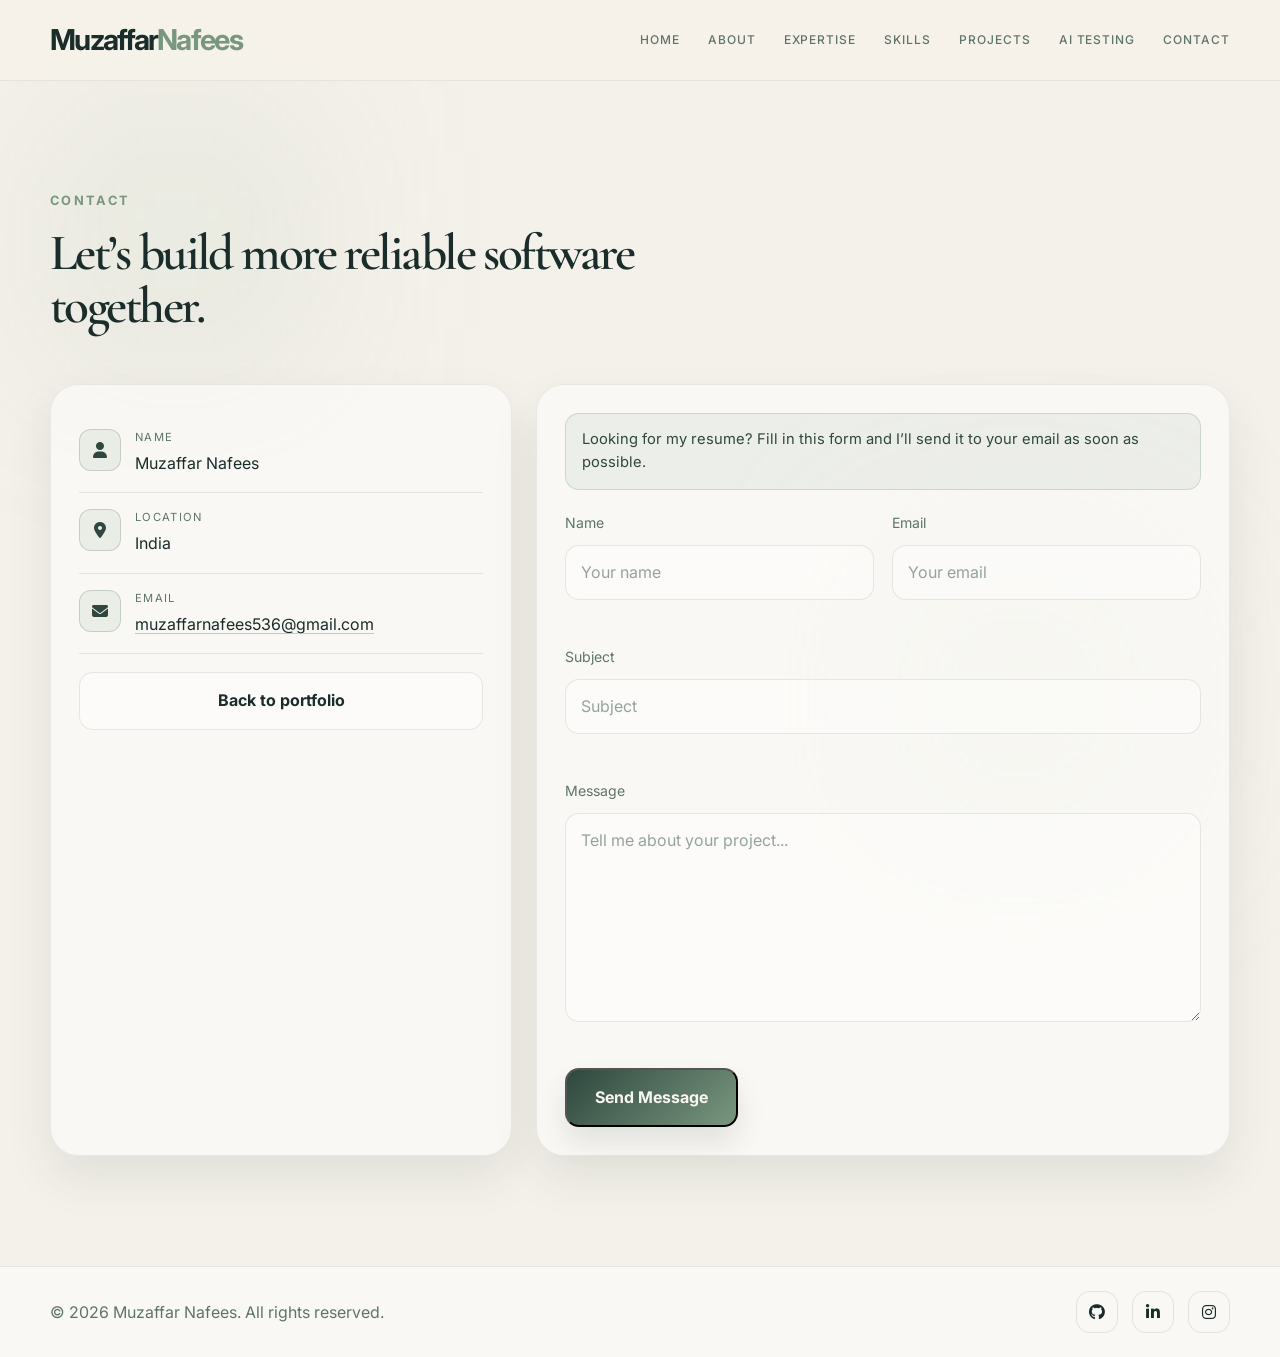
==== contact.html @ 9f84b293 "Few Enhancements" ====
<!DOCTYPE html>
<html lang="en">
  <head>
    <meta charset="UTF-8" />
    <meta name="viewport" content="width=device-width, initial-scale=1.0" />
    <title>Contact Muzaffar Nafees | SDET II</title>
    <meta
      name="description"
      content="Contact Muzaffar Nafees about SDET, test automation, API testing, and quality engineering opportunities."
    />
    <link rel="preconnect" href="https://fonts.googleapis.com" />
    <link rel="preconnect" href="https://fonts.gstatic.com" crossorigin />
    <link
      href="https://fonts.googleapis.com/css2?family=Cormorant+Garamond:wght@500;600;700&family=Libre+Baskerville:wght@400;700&family=Inter:wght@400;500;600;700;800&display=swap"
      rel="stylesheet"
    />
    <link
      rel="stylesheet"
      href="https://cdnjs.cloudflare.com/ajax/libs/font-awesome/6.5.2/css/all.min.css"
    />
    <link rel="stylesheet" href="style.css" />
  </head>
  <body>
    <a class="skip-link" href="#main-content">Skip to main content</a>
    <div class="bg-glow glow-1"></div>
    <div class="bg-glow glow-2"></div>

    <header class="site-header">
      <nav class="navbar container" aria-label="Primary navigation">
        <a href="index.html#home" class="brand">Muzaffar<span>Nafees</span></a>

        <button class="nav-toggle" aria-label="Toggle navigation" aria-controls="primary-navigation" aria-expanded="false">
          <span></span>
          <span></span>
          <span></span>
        </button>

        <div class="nav-menu" id="primary-navigation">
          <a href="index.html#home">Home</a>
          <a href="index.html#about">About</a>
          <a href="index.html#expertise">Expertise</a>
          <a href="index.html#skills">Skills</a>
          <a href="index.html#projects">Projects</a>
          <a href="index.html#ai-testing">AI Testing</a>
          <a href="contact.html" aria-current="page">Contact</a>
        </div>
      </nav>
    </header>

    <main id="main-content" tabindex="-1">
      <section class="contact section" id="contact">
        <div class="container">
          <div class="section-heading">
            <p class="eyebrow" id="contact-eyebrow">Contact</p>
            <h1 id="contact-heading">Let’s build more reliable software together.</h1>
          </div>

          <div class="contact-grid">
            <div class="contact-card">
              <div class="contact-item">
                <i class="fa-solid fa-user"></i>
                <div>
                  <label>Name</label>
                  <p>Muzaffar Nafees</p>
                </div>
              </div>
              <div class="contact-item">
                <i class="fa-solid fa-location-dot"></i>
                <div>
                  <label>Location</label>
                  <p>India</p>
                </div>
              </div>
              <div class="contact-item">
                <i class="fa-solid fa-envelope"></i>
                <div>
                  <label>Email</label>
                  <a href="mailto:muzaffarnafees536@gmail.com">muzaffarnafees536@gmail.com</a>
                </div>
              </div>
              <a class="btn btn-secondary contact-back" href="index.html">Back to portfolio</a>
            </div>

            <form class="contact-form" novalidate>
              <div class="resume-note" id="resume-note" role="status" aria-live="polite">
                Looking for my resume? Fill in this form and I’ll send it to your email as soon as possible.
              </div>

              <div class="field-row">
                <div class="field">
                  <label for="name">Name</label>
                  <input id="name" type="text" placeholder="Your name" autocomplete="name" aria-describedby="name-error" />
                  <div class="error-message" id="name-error" aria-live="polite"></div>
                </div>
                <div class="field">
                  <label for="email">Email</label>
                  <input id="email" type="email" placeholder="Your email" autocomplete="email" aria-describedby="email-error" />
                  <div class="error-message" id="email-error" aria-live="polite"></div>
                </div>
              </div>

              <div class="field">
                <label for="subject">Subject</label>
                <input id="subject" type="text" placeholder="Subject" aria-describedby="subject-error" />
                <div class="error-message" id="subject-error" aria-live="polite"></div>
              </div>

              <div class="field">
                <label for="message">Message</label>
                <textarea id="message" rows="7" placeholder="Tell me about your project..." aria-describedby="message-error"></textarea>
                <div class="error-message" id="message-error" aria-live="polite"></div>
              </div>

              <div class="status-message" id="form-status" role="status" aria-live="polite"></div>
              <button type="submit" class="btn btn-primary">Send Message</button>
            </form>
          </div>
        </div>
      </section>
    </main>

    <footer class="site-footer">
      <div class="container footer-wrap">
        <p>© 2026 Muzaffar Nafees. All rights reserved.</p>
        <div class="socials">
          <a href="https://github.com/MuzaffarNafees" target="_blank" rel="noreferrer" aria-label="GitHub">
            <i class="fa-brands fa-github"></i>
          </a>
          <a href="https://www.linkedin.com/in/muzaffar-nafees-b33689193/" target="_blank" rel="noreferrer" aria-label="LinkedIn">
            <i class="fa-brands fa-linkedin-in"></i>
          </a>
          <a href="https://www.instagram.com/muzaffar.nafees/?hl=en" target="_blank" rel="noreferrer" aria-label="Instagram">
            <i class="fa-brands fa-instagram"></i>
          </a>
        </div>
      </div>
    </footer>

    <script src="script.js"></script>
  </body>
</html>
---- style.css ----
:root {
  --bg: #f4f1ea;
  --bg-soft: #eef3ee;
  --panel: rgba(255, 255, 255, 0.75);
  --panel-strong: #f3f0ea;
  --card: rgba(255, 255, 255, 0.82);
  --surface: rgba(130, 161, 138, 0.07);
  --line: rgba(31, 51, 42, 0.1);
  --text: #1a2d2a;
  --muted: #5e746a;
  --primary: #79977f;
  --secondary: #d9e1d2;
  --accent: #2f473e;
  --shadow: 0 22px 48px rgba(36, 58, 48, 0.09);
}

* {
  margin: 0;
  padding: 0;
  box-sizing: border-box;
}

html {
  scroll-behavior: smooth;
}

body {
  font-family: "Inter", sans-serif;
  background: var(--bg);
  color: var(--text);
  line-height: 1.6;
  -webkit-font-smoothing: antialiased;
  text-rendering: optimizeLegibility;
  overflow-x: hidden;
}

.scroll-progress {
  position: fixed;
  top: 0;
  left: 0;
  z-index: 100;
  width: 0;
  height: 3px;
  background: linear-gradient(90deg, var(--accent), var(--primary));
  box-shadow: 0 0 14px rgba(121, 151, 127, 0.65);
  pointer-events: none;
}

.cursor-glow {
  position: fixed;
  top: 0;
  left: 0;
  z-index: 0;
  width: 220px;
  height: 220px;
  border-radius: 50%;
  background: rgba(121, 151, 127, 0.1);
  filter: blur(34px);
  opacity: 0;
  pointer-events: none;
  transform: translate(-50%, -50%);
  transition: opacity 0.3s ease;
}

@keyframes fadeInUp {
  from {
    opacity: 0;
    transform: translateY(24px);
  }
  to {
    opacity: 1;
    transform: translateY(0);
  }
}

@keyframes floatCard {
  0%, 100% {
    transform: translateY(0px);
  }
  50% {
    transform: translateY(-12px);
  }
}

@keyframes pulseGlow {
  0%, 100% {
    opacity: 0.45;
  }
  50% {
    opacity: 0.9;
  }
}

img {
  max-width: 100%;
  display: block;
}

a {
  color: inherit;
  text-decoration: none;
}

:focus-visible {
  outline: 3px solid var(--primary);
  outline-offset: 4px;
}

.skip-link {
  position: fixed;
  top: 12px;
  left: 12px;
  z-index: 100;
  padding: 10px 14px;
  border-radius: 10px;
  background: var(--accent);
  color: #f8f5f1;
  transform: translateY(-160%);
  transition: transform 0.2s ease;
}

.skip-link:focus {
  transform: translateY(0);
}

button,
input,
textarea {
  font: inherit;
}

.container {
  width: min(1180px, calc(100% - 32px));
  margin: 0 auto;
}

section,
article,
.container,
.hero-copy,
.hero-visual,
.about-card,
.info-card,
.project-card,
.contact-card,
.contact-form {
  min-width: 0;
}

.section {
  padding: 110px 0;
}

.alt-section {
  background: rgba(255, 255, 255, 0.02);
  border-top: 1px solid var(--line);
  border-bottom: 1px solid var(--line);
}

.eyebrow {
  font-size: 0.8rem;
  text-transform: uppercase;
  letter-spacing: 0.18em;
  color: var(--primary);
  font-weight: 700;
  margin-bottom: 16px;
}

.section-heading {
  max-width: 720px;
  margin-bottom: 52px;
}

.section-heading h1,
.section-heading h2 {
  font-size: clamp(2.2rem, 4vw, 3.5rem);
  line-height: 1.02;
  letter-spacing: -0.05em;
  font-family: "Cormorant Garamond", serif;
  font-weight: 600;
}

.bg-glow {
  position: fixed;
  filter: blur(90px);
  opacity: 0.5;
  pointer-events: none;
  z-index: 0;
  animation: pulseGlow 7s ease-in-out infinite;
}

.glow-1 {
  width: 300px;
  height: 300px;
  background: rgba(126, 163, 135, 0.18);
  top: 10%;
  left: 2%;
}

.glow-2 {
  width: 320px;
  height: 320px;
  background: rgba(196, 211, 188, 0.26);
  bottom: 5%;
  right: 8%;
}

.site-header,
main,
.site-footer {
  position: relative;
  z-index: 1;
}

.site-header {
  position: sticky;
  top: 0;
  z-index: 20;
  backdrop-filter: blur(18px);
  background: rgba(247, 243, 234, 0.8);
  border-bottom: 1px solid rgba(24, 56, 47, 0.08);
}

.navbar {
  display: flex;
  align-items: center;
  justify-content: space-between;
  min-height: 80px;
}

.brand {
  font-size: clamp(1.8rem, 2vw, 2.2rem);
  font-weight: 700;
  letter-spacing: -0.06em;
  font-family: "Inter", sans-serif;
  line-height: 1;
  color: var(--text);
}

.brand span {
  color: var(--primary);
  font-weight: 700;
}

.nav-menu {
  display: flex;
  align-items: center;
  gap: 28px;
}

.nav-menu a {
  color: var(--muted);
  font-weight: 500;
  letter-spacing: 0.08em;
  text-transform: uppercase;
  font-size: 0.75rem;
  transition: color 0.2s ease;
}

.nav-menu a:hover {
  color: var(--text);
}

.nav-menu a.is-current {
  color: var(--accent);
}

.nav-toggle {
  display: none;
  width: 44px;
  height: 44px;
  padding: 10px;
  border: 1px solid var(--line);
  border-radius: 12px;
  background: rgba(255, 255, 255, 0.55);
  color: var(--text);
  cursor: pointer;
}

.nav-toggle:hover {
  border-color: rgba(65, 93, 79, 0.35);
}

.nav-toggle span {
  display: block;
  height: 2px;
  margin: 4px 0;
  border-radius: 99px;
  background: currentColor;
}

.hero {
  padding: 110px 0 80px;
}

.hero-grid {
  display: grid;
  grid-template-columns: 1.2fr 0.8fr;
  align-items: center;
  gap: 48px;
}

.hero-copy {
  width: 100%;
  animation: fadeInUp 0.9s ease both;
}

.hero-copy h1 {
  display: block;
  font-size: clamp(2.9rem, 4.8vw, 6.8rem);
  line-height: 0.86;
  letter-spacing: -0.07em;
  max-width: 760px;
  font-family: Georgia, "Times New Roman", serif;
  font-weight: 400;
  margin-top: 30px;
  color: var(--text);
  text-shadow: 0 10px 30px rgba(26, 45, 42, 0.04);
}

.headline-line {
  display: block;
  white-space: normal;
}

.headline-line + .headline-line {
  margin-top: 0.18em;
}

.highlight {
  color: var(--primary);
  font-style: normal;
  font-weight: 400;
}

.subtitle {
  font-size: clamp(1.2rem, 2vw, 2rem);
  color: var(--muted);
  max-width: 1100px;
  margin-top: 22px;
  font-weight: 400;
  line-height: 1.3;
}

.typewriter-wrap {
  display: flex;
  align-items: center;
  flex-wrap: wrap;
  gap: 10px;
  margin-top: 18px;
  font-size: 0.9rem;
  color: var(--text);
  letter-spacing: 0.18em;
  text-transform: uppercase;
}

.static-text {
  color: var(--muted);
}

.typed-text {
  color: var(--accent);
  font-weight: 700;
}

.cta-row {
  display: flex;
  flex-wrap: wrap;
  gap: 18px;
  margin-top: 32px;
}

.btn {
  position: relative;
  overflow: hidden;
  display: inline-flex;
  align-items: center;
  justify-content: center;
  border-radius: 14px;
  padding: 15px 28px;
  font-weight: 700;
  transition: transform 0.2s ease, box-shadow 0.2s ease;
}

.ripple {
  position: absolute;
  width: 12px;
  height: 12px;
  border-radius: 50%;
  background: rgba(255, 255, 255, 0.42);
  pointer-events: none;
  transform: translate(-50%, -50%) scale(0);
  animation: ripple 0.6s ease-out forwards;
}

@keyframes ripple {
  to {
    opacity: 0;
    transform: translate(-50%, -50%) scale(18);
  }
}

.btn:hover {
  transform: translateY(-4px) scale(1.02);
  box-shadow: 0 22px 34px rgba(46, 69, 61, 0.16);
}

.btn-primary {
  color: #f8f5f1;
  background: linear-gradient(135deg, var(--accent), var(--primary));
  box-shadow: 0 16px 28px rgba(46, 69, 61, 0.12);
}

.btn-secondary {
  background: rgba(255, 255, 255, 0.38);
  border: 1px solid var(--line);
  color: var(--text);
}

.mini-stats {
  display: grid;
  grid-template-columns: repeat(3, minmax(120px, 1fr));
  gap: 18px;
  margin-top: 42px;
  max-width: 540px;
}

.mini-stats div {
  padding: 18px 16px;
  background: rgba(255, 255, 255, 0.32);
  border: 1px solid var(--line);
  border-radius: 18px;
  backdrop-filter: blur(6px);
  animation: floatCard 5.2s ease-in-out infinite;
  transition: transform 0.25s ease, box-shadow 0.25s ease;
}

.mini-stats div:hover {
  transform: translateY(-6px);
  box-shadow: 0 18px 30px rgba(31, 51, 42, 0.08);
}

.mini-stats div:nth-child(2) {
  animation-delay: 1s;
}

.mini-stats div:nth-child(3) {
  animation-delay: 2s;
}

.mini-stats strong {
  display: block;
  font-size: 1.4rem;
  margin-bottom: 6px;
  color: var(--primary);
}

.mini-stats span {
  color: var(--muted);
  font-size: 0.88rem;
}

.hero-visual {
  display: flex;
  justify-content: center;
}

.profile-card {
  width: min(450px, 100%);
  padding: 18px;
  border-radius: 30px;
  background: linear-gradient(180deg, rgba(255, 255, 255, 0.88), rgba(245, 247, 242, 0.96));
  border: 1px solid rgba(31, 51, 42, 0.08);
  box-shadow: var(--shadow);
  transform: perspective(1200px) rotateY(-6deg) rotateX(2deg);
  transition: transform 0.35s ease, box-shadow 0.35s ease;
  animation: floatCard 6.5s ease-in-out infinite;
}

.profile-card:hover {
  transform: perspective(1200px) rotateY(0deg) rotateX(0deg) translateY(-10px);
  box-shadow: 0 32px 70px rgba(31, 51, 42, 0.14);
}

.profile-image-wrap {
  overflow: hidden;
  border-radius: 24px;
  background: linear-gradient(180deg, rgba(126, 163, 135, 0.2), rgba(196, 211, 188, 0.24));
}

.profile-image-wrap img {
  width: 100%;
  height: 520px;
  object-fit: cover;
  border-radius: 24px;
}

.profile-badges {
  display: flex;
  flex-wrap: wrap;
  gap: 10px;
  margin-top: 18px;
}

.profile-badges span {
  display: inline-flex;
  align-items: center;
  gap: 8px;
  background: rgba(255, 255, 255, 0.42);
  border: 1px solid var(--line);
  padding: 10px 14px;
  border-radius: 999px;
  color: var(--muted);
  font-size: 0.9rem;
}

.about-grid {
  display: grid;
  grid-template-columns: 1.3fr 1fr 0.9fr;
  gap: 22px;
}

.about-card,
.info-card,
.contact-card,
.contact-form,
.ai-panel,
.quote-panel,
.project-card {
  background: rgba(255, 255, 255, 0.5);
  border: 1px solid rgba(31, 51, 42, 0.08);
  border-radius: 28px;
  box-shadow: var(--shadow);
  transition: transform 0.25s ease, box-shadow 0.25s ease, border-color 0.25s ease;
}

.about-card:hover,
.info-card:hover,
.contact-card:hover,
.contact-form:hover,
.ai-panel:hover,
.quote-panel:hover,
.project-card:hover {
  transform: translateY(-8px);
  box-shadow: 0 22px 42px rgba(31, 51, 42, 0.11);
  border-color: rgba(121, 151, 127, 0.28);
}

.tilt-card {
  transform: perspective(900px) rotateX(var(--tilt-x, 0deg)) rotateY(var(--tilt-y, 0deg));
}

.tilt-card:hover {
  transform: perspective(900px) rotateX(var(--tilt-x, 0deg)) rotateY(var(--tilt-y, 0deg)) translateY(-8px);
}

.reveal {
  opacity: 0;
  transform: translateY(24px);
  transition: opacity 0.7s ease, transform 0.7s ease;
}

.reveal.is-visible {
  opacity: 1;
  transform: translateY(0);
}

.reveal.is-visible.tilt-card {
  transform: perspective(900px) rotateX(var(--tilt-x, 0deg)) rotateY(var(--tilt-y, 0deg));
}

.reveal.is-visible.tilt-card:hover {
  transform: perspective(900px) rotateX(var(--tilt-x, 0deg)) rotateY(var(--tilt-y, 0deg)) translateY(-8px);
}

.about-card {
  padding: 28px;
}

.intro-card p {
  color: var(--muted);
  margin-bottom: 16px;
}

.highlight-card h3 {
  font-size: 2rem;
  margin: 12px 0 16px;
  letter-spacing: -0.05em;
}

.mini-label {
  display: inline-block;
  padding: 8px 12px;
  border-radius: 999px;
  background: rgba(126, 163, 135, 0.12);
  border: 1px solid rgba(65, 93, 79, 0.2);
  color: var(--accent);
  font-size: 0.75rem;
  text-transform: uppercase;
  letter-spacing: 0.08em;
}

.highlight-card ul,
.info-card ul,
.ai-panel ul {
  list-style: none;
  display: grid;
  gap: 10px;
  color: var(--muted);
}

.highlight-card li::before,
.info-card li::before,
.ai-panel li::before {
  content: "•";
  color: var(--accent);
  margin-right: 8px;
}

.metrics-card {
  display: grid;
  gap: 18px;
}

.metric {
  padding: 18px 16px;
  border-radius: 18px;
  background: rgba(255, 255, 255, 0.03);
  border: 1px solid var(--line);
}

.metric strong {
  display: block;
  font-size: 1.2rem;
  color: var(--primary);
}

.metric span {
  color: var(--muted);
}

.cards-grid {
  display: grid;
  gap: 22px;
}

.three-up {
  grid-template-columns: repeat(3, minmax(0, 1fr));
}

.info-card {
  padding: 28px 24px;
}

.icon-wrap {
  width: 62px;
  height: 62px;
  border-radius: 18px;
  display: grid;
  place-items: center;
  background: linear-gradient(135deg, rgba(126, 163, 135, 0.12), rgba(196, 211, 188, 0.18));
  border: 1px solid rgba(65, 93, 79, 0.2);
  color: var(--accent);
  font-size: 1.5rem;
  margin-bottom: 18px;
}

.info-card h3 {
  margin-bottom: 14px;
  font-size: 1.5rem;
  letter-spacing: -0.04em;
}

.stack-layout {
  display: grid;
  grid-template-columns: repeat(2, minmax(0, 1fr));
  gap: 24px;
}

.stack-block {
  padding: 24px;
  border-radius: 22px;
  background: rgba(255, 255, 255, 0.02);
  border: 1px solid var(--line);
}

.stack-block h3 {
  margin-bottom: 18px;
  font-size: 1.2rem;
}

.chip-group {
  display: flex;
  flex-wrap: wrap;
  gap: 10px;
}

.chip-group span {
  background: rgba(255, 255, 255, 0.04);
  border: 1px solid var(--line);
  color: var(--text);
  padding: 10px 14px;
  border-radius: 999px;
  font-size: 0.9rem;
}

.projects-grid {
  display: grid;
  grid-template-columns: repeat(3, minmax(0, 1fr));
  gap: 24px;
}

.project-card {
  padding: 26px 22px;
}

.project-tag {
  display: inline-block;
  margin-bottom: 14px;
  padding: 8px 10px;
  border-radius: 999px;
  background: rgba(121, 151, 127, 0.1);
  border: 1px solid rgba(121, 151, 127, 0.22);
  color: var(--accent);
  text-transform: uppercase;
  letter-spacing: 0.08em;
  font-size: 0.7rem;
  font-weight: 700;
}

.project-card h3 {
  margin-bottom: 12px;
  font-size: 1.7rem;
  letter-spacing: -0.05em;
}

.project-card p,
.project-card li {
  color: var(--muted);
}

.project-card ul {
  list-style: none;
  display: grid;
  gap: 10px;
  margin-top: 16px;
}

.project-card li::before {
  content: "•";
  color: var(--primary);
  margin-right: 8px;
}

.project-meta {
  display: flex;
  flex-wrap: wrap;
  gap: 8px;
  margin-top: 18px;
}

.project-meta span {
  display: inline-flex;
  padding: 8px 12px;
  border-radius: 999px;
  background: rgba(255, 255, 255, 0.04);
  border: 1px solid var(--line);
  color: var(--text);
  font-size: 0.76rem;
}

.ai-grid {
  display: grid;
  grid-template-columns: 1.3fr 0.7fr;
  gap: 22px;
}

.ai-panel,
.quote-panel {
  padding: 28px;
}

.quote-panel {
  display: grid;
  place-items: center;
  background: linear-gradient(135deg, rgba(126, 163, 135, 0.1), rgba(196, 211, 188, 0.18));
}

.quote-panel p {
  font-size: clamp(1.5rem, 3vw, 2.2rem);
  line-height: 1.1;
  font-family: "Cormorant Garamond", serif;
  letter-spacing: -0.02em;
  font-weight: 600;
}

.architecture-flow {
  display: flex;
  flex-direction: column;
  align-items: center;
  gap: 12px;
}

.flow-block,
.multi-stack {
  background: rgba(255, 255, 255, 0.4);
  border: 1px solid var(--line);
  border-radius: 16px;
  padding: 16px 22px;
  text-align: center;
  min-width: min(100%, 360px);
  font-weight: 600;
}

.flow-block {
  color: var(--text);
  cursor: pointer;
  font: inherit;
  transition: transform 0.25s ease, background 0.25s ease, border-color 0.25s ease, box-shadow 0.25s ease;
}

.flow-block:hover,
.flow-block.is-active {
  transform: translateX(8px);
  background: rgba(121, 151, 127, 0.14);
  border-color: rgba(65, 93, 79, 0.36);
  box-shadow: 0 12px 26px rgba(31, 51, 42, 0.1);
}

.flow-block.is-pulse {
  animation: architecturePulse 0.7s ease both;
}

@keyframes architecturePulse {
  0% {
    box-shadow: 0 0 0 0 rgba(121, 151, 127, 0.45);
  }
  60% {
    box-shadow: 0 0 0 12px rgba(121, 151, 127, 0);
  }
  100% {
    box-shadow: 0 12px 26px rgba(31, 51, 42, 0.1);
  }
}

.architecture-intro {
  max-width: 600px;
  margin-top: 18px;
  color: var(--muted);
}

.architecture-detail {
  display: grid;
  grid-template-columns: 0.8fr 1.5fr auto;
  align-items: center;
  gap: 24px;
  margin: 32px auto 0;
  padding: 22px 24px;
  max-width: 860px;
  border: 1px solid rgba(121, 151, 127, 0.24);
  border-radius: 22px;
  background: rgba(255, 255, 255, 0.54);
  box-shadow: var(--shadow);
}

.architecture-detail-label {
  display: block;
  margin-bottom: 6px;
  color: var(--primary);
  font-size: 0.7rem;
  font-weight: 700;
  letter-spacing: 0.14em;
  text-transform: uppercase;
}

.architecture-detail h3 {
  font-family: "Cormorant Garamond", serif;
  font-size: 1.8rem;
  line-height: 1;
}

.architecture-detail p {
  color: var(--muted);
}

.architecture-play {
  display: inline-flex;
  align-items: center;
  gap: 9px;
  min-height: 44px;
  padding: 10px 15px;
  border: 1px solid rgba(65, 93, 79, 0.22);
  border-radius: 999px;
  background: var(--accent);
  color: #f8f5f1;
  cursor: pointer;
  font-weight: 700;
  white-space: nowrap;
  transition: transform 0.2s ease, box-shadow 0.2s ease;
}

.architecture-play:hover {
  transform: translateY(-3px);
  box-shadow: 0 12px 24px rgba(46, 69, 61, 0.18);
}

.architecture-play.is-complete {
  background: var(--primary);
}

.architecture-progress {
  width: min(860px, 100%);
  height: 5px;
  margin: 18px auto 0;
  overflow: hidden;
  border-radius: 999px;
  background: rgba(121, 151, 127, 0.14);
}

.architecture-progress span {
  display: block;
  width: 16.66%;
  height: 100%;
  border-radius: inherit;
  background: linear-gradient(90deg, var(--primary), var(--accent));
  transition: width 0.45s ease;
}

.architecture-status {
  margin-top: 10px;
  color: var(--muted);
  font-size: 0.82rem;
  text-align: center;
}

.multi-stack {
  display: flex;
  flex-wrap: wrap;
  justify-content: center;
  gap: 10px;
  min-width: min(100%, 440px);
}

.multi-stack span {
  border-radius: 999px;
  padding: 8px 12px;
  background: rgba(255, 255, 255, 0.04);
  border: 1px solid var(--line);
}

.connector {
  position: relative;
  color: var(--primary);
  font-size: 1.1rem;
  transition: color 0.25s ease, transform 0.25s ease;
}

.connector.is-live {
  color: var(--accent);
  transform: scale(1.22);
}

.connector.is-live::after {
  content: "";
  position: absolute;
  top: 50%;
  left: 50%;
  width: 8px;
  height: 8px;
  border-radius: 50%;
  background: var(--primary);
  box-shadow: 0 0 0 5px rgba(121, 151, 127, 0.16);
  transform: translate(-50%, -50%);
  animation: signalTravel 0.7s ease-in-out both;
}

@keyframes signalTravel {
  0% {
    opacity: 0;
    transform: translate(-50%, -90%);
  }
  45% {
    opacity: 1;
  }
  100% {
    opacity: 0;
    transform: translate(-50%, 90%);
  }
}

.contact-grid {
  display: grid;
  grid-template-columns: 0.8fr 1.2fr;
  gap: 24px;
}

.contact-card,
.contact-form {
  padding: 28px;
}

.contact-back {
  width: 100%;
  margin-top: 18px;
}

.contact-item {
  display: flex;
  align-items: flex-start;
  gap: 14px;
  padding: 16px 0;
  border-bottom: 1px solid var(--line);
}

.contact-item:last-child {
  border-bottom: none;
}

.contact-item i {
  display: inline-grid;
  place-items: center;
  width: 42px;
  height: 42px;
  border-radius: 12px;
  color: var(--primary);
  background: rgba(102, 217, 239, 0.08);
  border: 1px solid rgba(102, 217, 239, 0.2);
}

.contact-item label {
  display: block;
  text-transform: uppercase;
  letter-spacing: 0.12em;
  color: var(--muted);
  font-size: 0.7rem;
  margin-bottom: 4px;
}

.contact-item p,
.contact-item a {
  color: var(--text);
  overflow-wrap: anywhere;
}

.contact-item a {
  text-decoration: underline;
  text-decoration-color: rgba(121, 151, 127, 0.45);
  text-underline-offset: 3px;
}

.field-row {
  display: grid;
  grid-template-columns: repeat(2, minmax(0, 1fr));
  gap: 18px;
}

.field {
  display: grid;
  gap: 10px;
  margin-bottom: 18px;
}

.field label {
  color: var(--muted);
  font-size: 0.88rem;
}

.field input,
.field textarea {
  width: 100%;
  min-height: 48px;
  background: rgba(255, 255, 255, 0.4);
  border: 1px solid var(--line);
  border-radius: 14px;
  padding: 14px 15px;
  color: var(--text);
  resize: vertical;
  transition: border-color 0.2s ease, box-shadow 0.2s ease, transform 0.2s ease;
}

.field input::placeholder,
.field textarea::placeholder {
  color: rgba(24, 56, 47, 0.45);
}

.field input:focus,
.field textarea:focus {
  outline: none;
  border-color: rgba(65, 93, 79, 0.7);
  box-shadow: 0 0 0 4px rgba(121, 151, 127, 0.12);
}

.field.has-error input,
.field.has-error textarea {
  border-color: #c25a5a;
  box-shadow: 0 0 0 4px rgba(194, 90, 90, 0.08);
}

.error-message {
  min-height: 18px;
  font-size: 0.78rem;
  color: #b14a4a;
}

.status-message {
  display: none;
  margin-bottom: 16px;
  padding: 12px 14px;
  border-radius: 12px;
  font-size: 0.9rem;
}

.status-message.visible {
  display: block;
}

.status-message.error {
  background: rgba(194, 90, 90, 0.08);
  border: 1px solid rgba(194, 90, 90, 0.2);
  color: #8e3232;
}

.status-message.success {
  background: rgba(76, 143, 110, 0.08);
  border: 1px solid rgba(76, 143, 110, 0.2);
  color: #2d684d;
}

.resume-note {
  margin-bottom: 22px;
  padding: 14px 16px;
  border: 1px solid rgba(121, 151, 127, 0.28);
  border-radius: 14px;
  background: rgba(121, 151, 127, 0.1);
  color: var(--accent);
  font-size: 0.92rem;
}

.site-footer {
  border-top: 1px solid var(--line);
  background: rgba(255, 255, 255, 0.52);
}

.footer-wrap {
  display: flex;
  align-items: center;
  justify-content: space-between;
  min-height: 90px;
  gap: 18px;
}

.footer-wrap p {
  color: var(--muted);
}

.socials {
  display: flex;
  align-items: center;
  gap: 14px;
}

.socials a {
  width: 42px;
  height: 42px;
  display: grid;
  place-items: center;
  border-radius: 14px;
  border: 1px solid var(--line);
  background: rgba(255, 255, 255, 0.02);
  color: var(--text);
}

@media (max-width: 980px) {
  .hero-grid,
  .about-grid,
  .contact-grid,
  .ai-grid,
  .three-up,
  .stack-layout,
  .projects-grid {
    grid-template-columns: 1fr;
  }

  .nav-toggle {
    display: block;
  }

  .nav-menu {
    position: absolute;
    top: 100%;
    left: 0;
    right: 0;
    display: none;
    flex-direction: column;
    align-items: flex-start;
    padding: 18px 16px 24px;
    background: rgba(244, 241, 234, 0.97);
    backdrop-filter: blur(18px);
    border-bottom: 1px solid var(--line);
    box-shadow: var(--shadow);
    max-height: calc(100vh - 80px);
    overflow-y: auto;
  }

  .nav-menu.is-open {
    display: flex;
  }

  .nav-menu a {
    width: 100%;
    padding: 12px 4px;
    border-bottom: 1px solid rgba(31, 51, 42, 0.06);
  }

  .hero {
    padding-top: 70px;
  }

  .hero-visual {
    margin-top: 10px;
  }
}

@media (max-width: 640px) {
  .container {
    width: min(100% - 24px, 520px);
  }

  .section {
    padding: 72px 0;
  }

  .navbar {
    min-height: 68px;
  }

  .brand {
    font-size: 1.65rem;
  }

  .hero {
    padding: 58px 0 64px;
  }

  .hero-copy h1 {
    font-size: clamp(2.8rem, 14vw, 4.6rem);
    line-height: 0.92;
    letter-spacing: -0.065em;
    margin-top: 22px;
  }

  .subtitle {
    font-size: 1.05rem;
    line-height: 1.5;
  }

  .typewriter-wrap {
    align-items: flex-start;
    flex-direction: column;
    gap: 3px;
    font-size: 0.76rem;
    line-height: 1.4;
  }

  .section-heading {
    margin-bottom: 34px;
  }

  .section-heading h1,
  .section-heading h2 {
    font-size: clamp(2rem, 10vw, 3rem);
    line-height: 1.05;
  }

  .mini-stats,
  .field-row {
    grid-template-columns: 1fr;
  }

  .profile-image-wrap img {
    height: min(420px, 105vw);
  }

  .profile-card,
  .about-card,
  .info-card,
  .project-card,
  .ai-panel,
  .quote-panel,
  .contact-card,
  .contact-form {
    border-radius: 22px;
  }

  .profile-card {
    padding: 12px;
  }

  .profile-image-wrap,
  .profile-image-wrap img {
    border-radius: 17px;
  }

  .profile-badges {
    gap: 8px;
    margin-top: 12px;
  }

  .profile-badges span {
    padding: 8px 10px;
    font-size: 0.78rem;
  }

  .cta-row {
    flex-direction: column;
    align-items: stretch;
  }

  .btn {
    width: 100%;
  }

  .mini-stats {
    gap: 12px;
    margin-top: 30px;
  }

  .mini-stats div {
    padding: 14px 12px;
  }

  .mini-stats strong {
    font-size: 1.15rem;
  }

  .mini-stats span {
    font-size: 0.78rem;
  }

  .field-row {
    gap: 0;
  }

  .contact-item {
    gap: 10px;
  }

  .contact-item i {
    flex: 0 0 38px;
    width: 38px;
    height: 38px;
  }

  .flow-block,
  .multi-stack {
    min-width: 0;
    width: 100%;
  }

  .architecture-detail {
    grid-template-columns: 1fr;
    gap: 14px;
    padding: 20px;
  }

  .architecture-play {
    justify-content: center;
    width: 100%;
  }

  .footer-wrap {
    flex-direction: column;
    text-align: center;
    padding: 24px 0;
  }
}

@media (max-width: 360px) {
  .container {
    width: calc(100% - 20px);
  }

  .hero-copy h1 {
    font-size: 2.55rem;
  }

  .eyebrow {
    font-size: 0.7rem;
    letter-spacing: 0.13em;
  }

  .section {
    padding: 60px 0;
  }

  .about-card,
  .info-card,
  .project-card,
  .ai-panel,
  .quote-panel,
  .contact-card,
  .contact-form {
    padding: 20px 16px;
  }

  .profile-badges span {
    width: 100%;
    justify-content: center;
  }

  .flow-block,
  .multi-stack {
    padding-left: 14px;
    padding-right: 14px;
  }
}

@media (prefers-reduced-motion: reduce) {
  html {
    scroll-behavior: auto;
  }

  *,
  *::before,
  *::after {
    animation-duration: 0.01ms !important;
    animation-iteration-count: 1 !important;
    transition-duration: 0.01ms !important;
  }

  .cursor-glow,
  .ripple {
    display: none;
  }
}

@media (hover: none), (pointer: coarse) {
  .cursor-glow {
    display: none;
  }
}

.contact-item i {
  color: var(--accent);
  background: rgba(126, 163, 135, 0.12);
  border: 1px solid rgba(65, 93, 79, 0.22);
}

.socials a:hover {
  border-color: rgba(65, 93, 79, 0.3);
  transform: translateY(-2px);
}

.nav-menu a {
  color: var(--muted);
}

.nav-menu a:hover {
  color: var(--text);
}
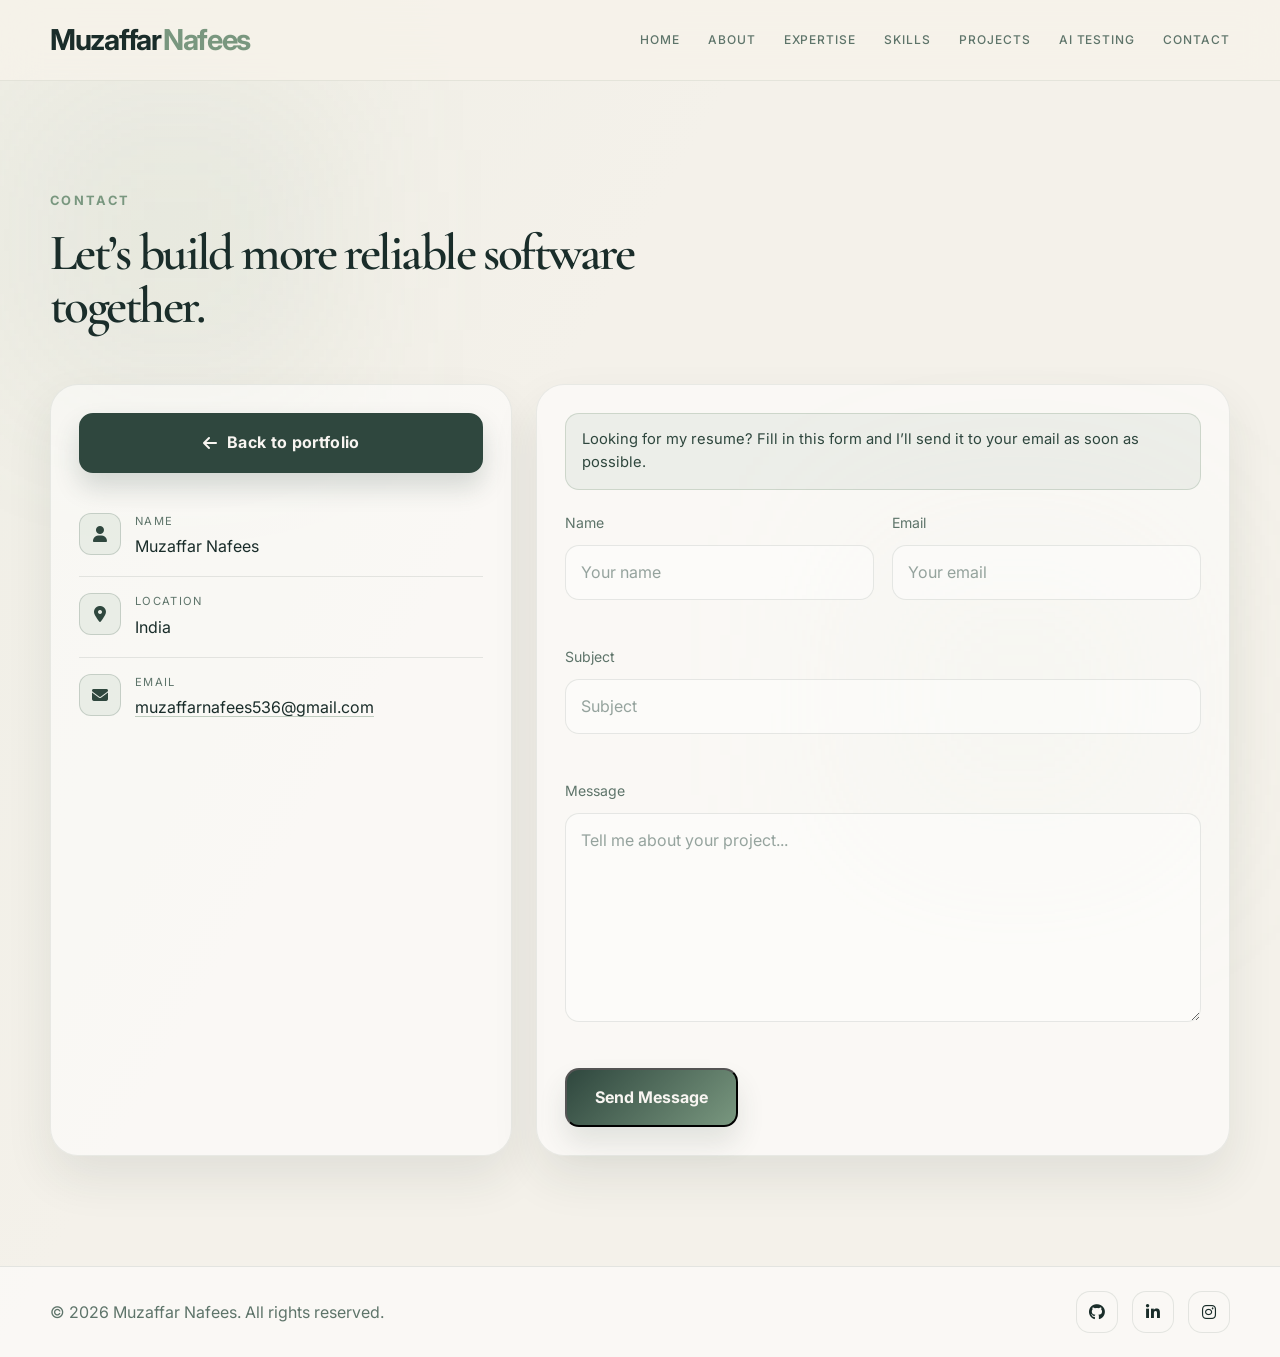
==== commit e0705cde: "added few animations" ====
--- a/contact.html
+++ b/contact.html
@@ -57,6 +57,10 @@
 
           <div class="contact-grid">
             <div class="contact-card">
+              <a class="btn btn-secondary contact-back" href="index.html">
+                <i class="fa-solid fa-arrow-left" aria-hidden="true"></i>
+                Back to portfolio
+              </a>
               <div class="contact-item">
                 <i class="fa-solid fa-user"></i>
                 <div>
@@ -78,7 +82,6 @@
                   <a href="mailto:muzaffarnafees536@gmail.com">muzaffarnafees536@gmail.com</a>
                 </div>
               </div>
-              <a class="btn btn-secondary contact-back" href="index.html">Back to portfolio</a>
             </div>
 
             <form class="contact-form" novalidate>
--- a/style.css
+++ b/style.css
@@ -26,7 +26,9 @@
 
 body {
   font-family: "Inter", sans-serif;
-  background: var(--bg);
+  background:
+    linear-gradient(120deg, rgba(217, 225, 210, 0.2), transparent 38%),
+    var(--bg);
   color: var(--text);
   line-height: 1.6;
   -webkit-font-smoothing: antialiased;
@@ -91,6 +93,71 @@
   }
 }
 
+@keyframes transitionRise {
+  from {
+    opacity: 0;
+    transform: translateY(18px);
+  }
+  to {
+    opacity: 1;
+    transform: translateY(0);
+  }
+}
+
+@keyframes transitionMark {
+  from {
+    transform: translateX(-42px);
+  }
+  to {
+    transform: translateX(142px);
+  }
+}
+
+.page-transition {
+  position: fixed;
+  inset: 0;
+  z-index: 200;
+  display: grid;
+  place-content: center;
+  gap: 20px;
+  background: var(--accent);
+  color: #f8f5f1;
+  text-align: center;
+  animation: transitionRise 0.42s ease both;
+}
+
+.page-transition-brand {
+  font-family: "Inter", sans-serif;
+  font-size: clamp(1.45rem, 3vw, 2rem);
+  font-weight: 700;
+  letter-spacing: -0.045em;
+}
+
+.page-transition-brand span {
+  margin-left: 0.08em;
+  color: var(--secondary);
+}
+
+.page-transition-mark {
+  position: relative;
+  width: 100px;
+  height: 1px;
+  overflow: hidden;
+  background: rgba(217, 225, 210, 0.28);
+}
+
+.page-transition-mark span {
+  display: block;
+  width: 42px;
+  height: 1px;
+  background: var(--secondary);
+  animation: transitionMark 0.8s cubic-bezier(0.65, 0, 0.35, 1) infinite;
+}
+
+body.is-leaving > *:not(.page-transition) {
+  pointer-events: none;
+}
+
 img {
   max-width: 100%;
   display: block;
@@ -231,13 +298,14 @@
 .brand {
   font-size: clamp(1.8rem, 2vw, 2.2rem);
   font-weight: 700;
-  letter-spacing: -0.06em;
+  letter-spacing: -0.045em;
   font-family: "Inter", sans-serif;
   line-height: 1;
   color: var(--text);
 }
 
 .brand span {
+  margin-left: 0.08em;
   color: var(--primary);
   font-weight: 700;
 }
@@ -249,6 +317,7 @@
 }
 
 .nav-menu a {
+  position: relative;
   color: var(--muted);
   font-weight: 500;
   letter-spacing: 0.08em;
@@ -263,6 +332,17 @@
 
 .nav-menu a.is-current {
   color: var(--accent);
+}
+
+.nav-menu a.is-current::after {
+  content: "";
+  position: absolute;
+  right: 0;
+  bottom: -9px;
+  left: 0;
+  height: 2px;
+  border-radius: 99px;
+  background: var(--primary);
 }
 
 .nav-toggle {
@@ -680,7 +760,7 @@
 .stack-block {
   padding: 24px;
   border-radius: 22px;
-  background: rgba(255, 255, 255, 0.02);
+  background: rgba(255, 255, 255, 0.38);
   border: 1px solid var(--line);
 }
 
@@ -696,7 +776,7 @@
 }
 
 .chip-group span {
-  background: rgba(255, 255, 255, 0.04);
+  background: rgba(255, 255, 255, 0.58);
   border: 1px solid var(--line);
   color: var(--text);
   padding: 10px 14px;
@@ -763,7 +843,7 @@
   display: inline-flex;
   padding: 8px 12px;
   border-radius: 999px;
-  background: rgba(255, 255, 255, 0.04);
+  background: rgba(255, 255, 255, 0.58);
   border: 1px solid var(--line);
   color: var(--text);
   font-size: 0.76rem;
@@ -944,7 +1024,7 @@
 .multi-stack span {
   border-radius: 999px;
   padding: 8px 12px;
-  background: rgba(255, 255, 255, 0.04);
+  background: rgba(255, 255, 255, 0.58);
   border: 1px solid var(--line);
 }
 
@@ -1001,7 +1081,20 @@
 
 .contact-back {
   width: 100%;
-  margin-top: 18px;
+  min-height: 58px;
+  margin: 0 0 24px;
+  gap: 10px;
+  border: 2px solid var(--accent);
+  background: var(--accent);
+  color: #f8f5f1;
+  box-shadow: 0 14px 26px rgba(46, 69, 61, 0.18);
+  letter-spacing: 0.02em;
+}
+
+.contact-back:hover {
+  background: var(--text);
+  border-color: var(--text);
+  box-shadow: 0 18px 32px rgba(46, 69, 61, 0.24);
 }
 
 .contact-item {
